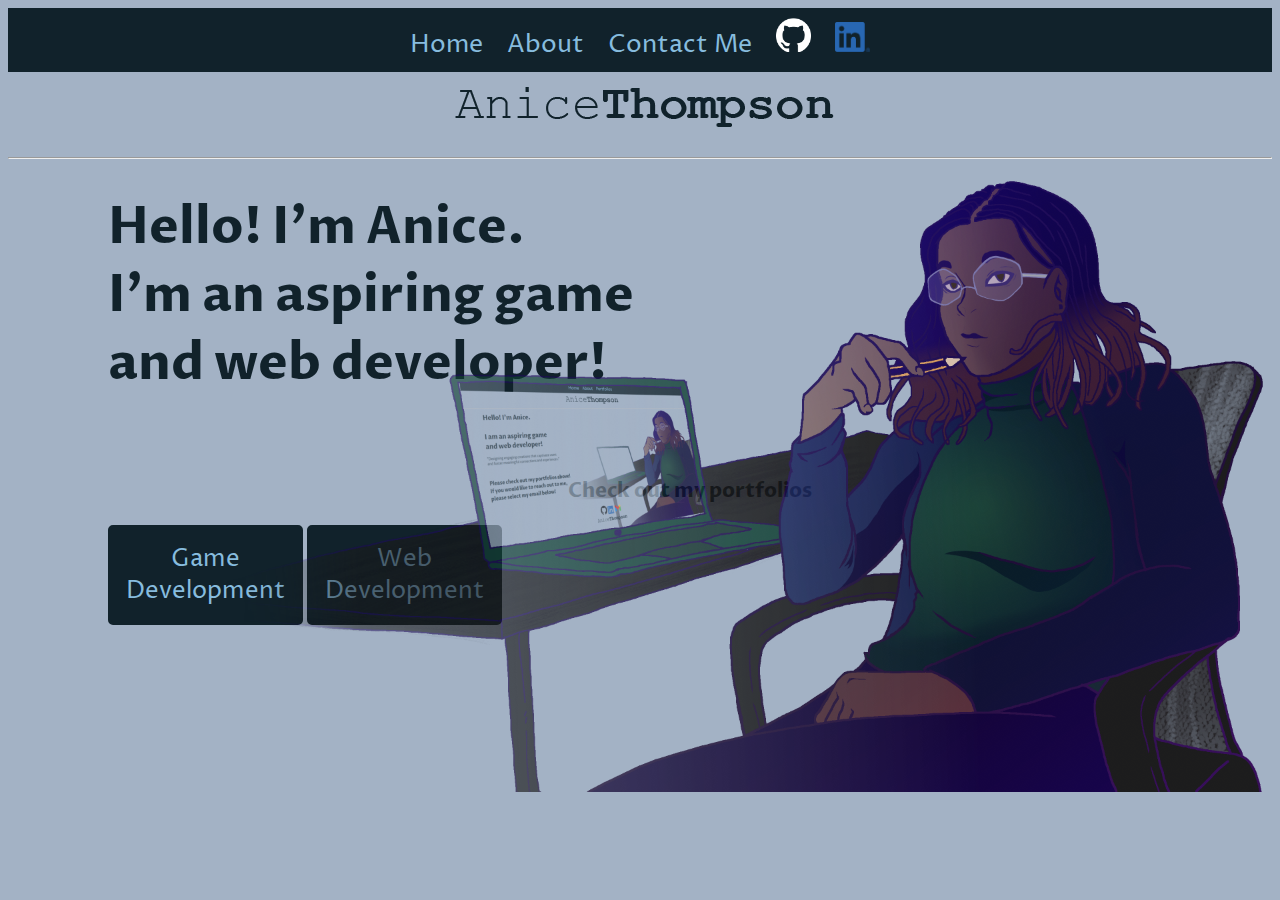
==== index.html @ d27ef902 "Update index.html" ====
<!doctype html>

<html lang="en">
  <head>
    <meta charset="utf-8" name="viewport" content="width=device-width, initial-scale=1">

    <title>AniceThompson | Home</title>

    <link rel="stylesheet" href="styles.css">

  </head>
  
  <body>
    <div class = "nav" id= "hov">
      <a href= "./index.html">Home</a>
      <a href= "./Navigation Pages/About.html">About</a>
      <a href = mailto:"thompson.k.anice@gmail.com">Contact Me</a>
      <a href ="https://github.com/AnikThom" style="text-align:right"><img src="./Images/github-mark-white.png" class="contacts"/></a>
      <a href ="https://www.linkedin.com/in/anicethompson/" style="text-align:right"><img src="./Images/LI-In-Bug.png" class="contacts"/></a>
    </div>

      <div class="centerimg"> 
        <img src="./Images/AniceThompsonLogoMark-Small-01.png" alt="AniceThompson Wordmark" style="border:none;"/>
      </div>
    <hr>
    <div class="display">
      <h1 class ="header1"> Hello! I'm Anice. <br>I'm an aspiring game <br>and web developer!</h1>
      <br>
      <p class="pclass"><b>Check out my portfolios</b></p>
      <a href= "https://anikthom.github.io/GDD-portfolio/"><button class= "btn">Game<br>Development</button></a>
      <a href= "./Navigation Pages/Websites.html"><button class= "btn">Web<br>Development</button></a>
    </div>
    <div class= "heroimg"><img src ="./Images/Me Portfolio Final2.png" alt = "Image of Me" style="height:612px;"/></div>
  </body>
  
</html>
---- styles.css ----
@import url('https://fonts.googleapis.com/css2?family=Courier+Prime:ital,wght@0,400;0,700;1,400;1,700&display=swap');
@import url('https://fonts.googleapis.com/css2?family=Proza+Libre:ital,wght@0,400;0,500;0,600;0,700;0,800;1,400;1,500;1,600;1,700;1,800&display=swap');

@media (min-width:320px)  { /* smartphones, iPhone, portrait 480x320 phones */
body{
  font-family: "Proza Libre", sans-serif;
  font-weight: 400;
  font-style: normal;
  font-size: 15px;
  color: #11222B;
  background-color: #A3B2C5;
}

a{
  text-decoration: none;
  text-align: center;
  color: #2D4654;
}

a:hover{
  color: #0d1b22;
}

.nav{
  background-color: #11222B;
  text-align: center;
}

.nav a{
  text-decoration: none;
  padding: 10px 10px;
  font-size: 15px;
  color: #87BCDE;
  display: inline-block;
  cursor: pointer;
}

#hov a:hover{
  color: #b0dcf8;
}

.centerimg{
  text-align: center;
  display: block;
}

.heroimg{
  display: none;
}

.display{
  position: relative;
  margin-left: 100px;
}

.displaycont{
  display: inline-block;
}

.contacts{
  text-align: right;
  white-space: nowrap;
  display: inline-block;
  color: white;
  width: 25px;
}

.img{
  border: #11222B solid 2px;
  box-shadow: -5px 10px 5px;
}

.imgdisplay{
  display: block;
  margin-top: 5%;
  margin-bottom: 10%;
}

.imgfloat{
  position: relative;
  width: 50%;
  margin-top: 5%;
}

.desc{
  font-size: 15px;
  position: relative;
  text-align: center;
}

.btn{
  font-family: "Proza Libre", sans-serif;
  font-weight: 400;
  font-style: normal;
  font-size: large;
  color: #87BCDE;
  background-color: #11222B;
  border: #11222B solid;
  border-radius: 5px;
  padding: 5px;
}

.btn:hover{
  background-color: #1a3747;
  border: #1a3747 solid;
  cursor: pointer;
}

.me{
    height: 5%;
    text-align:center;
}

.alignment{
  text-align: center;  
}

.header1{
font-size: 35px;
}

.header2{
text-align: center;
}

.header3{
text-align: center;
}

.pclass{
text-align: center;
}

.displaycenter{
  text-align: center;
  display: block;
}
  
}
  
@media (min-width:481px)  { /* portrait e-readers (Nook/Kindle), smaller tablets @ 600 or @ 640 wide. */ }
@media (min-width:641px)  { /* portrait tablets, portrait iPad, landscape e-readers, landscape 800x480 or 854x480 phones */ }
@media (min-width:961px)  {  /* tablet, landscape iPad, lo-res laptops ands desktops */ 
  body{
  font-family: "Proza Libre", sans-serif;
  font-weight: 400;
  font-style: normal;
  font-size: 20px;
  color: #11222B;
  background-color: #A3B2C5;
}

a{
  text-decoration: none;
  text-align: center;
  color: #2D4654;
}

a:hover{
  color: #0d1b22;
}

.nav{
  background-color: #11222B;
  text-align: center;
}

.nav a{
  text-decoration: none;
  padding: 10px 10px;
  font-size: 25px;
  color: #87BCDE;
  display: inline-block;
  cursor: pointer;
}

#hov a:hover{
  color: #b0dcf8;
}

.centerimg{
  text-align: center;
  display: block;
}

.heroimg{
  top: 20%;
  right: 0;
  position: absolute;
  display: block;
}

.display{
  position: relative;
  margin-left: 100px;
}

.displaycont{
  display: inline-block;
}

.contacts{
  text-align: right;
  white-space: nowrap;
  display: inline-block;
  color: white;
  width: 35px;
}

.img{
  border: #11222B solid 2px;
  box-shadow: -10px 15px 5px;
}

.imgdisplay{
  display: flex;
  margin-top: 5%;
  margin-bottom: 10%;
}

.imgfloat{
  display: block;
  position: relative;
  width: 50%;
  margin-left: 5%;
  margin-right: 10%;
}

.desc{
  flex-direction: column;
  font-size: 20px;
  position: relative;
  text-align: center;
}

.btn{
  font-family: "Proza Libre", sans-serif;
  font-weight: 400;
  font-style: normal;
  font-size: larger;
  color: #87BCDE;
  background-color: #11222B;
  border: #11222B solid;
  border-radius: 5px;
  padding: 15px;
}

.btn:hover{
  background-color: #1a3747;
  border: #1a3747 solid;
  cursor: pointer;
}
  
.me{
    height:450px;
  }
  
.alignment{
  text-align: center;  
}

.header1{
font-size: 50px;
}
  
.header2{
text-align: center;
}

.header3{
text-align: center;
}
  
}
@media (min-width:1025px) { /* big landscape tablets, laptops, and desktops */
  body{
  font-family: "Proza Libre", sans-serif;
  font-weight: 400;
  font-style: normal;
  font-size: 20px;
  color: #11222B;
  background-color: #A3B2C5;
}

a{
  text-decoration: none;
  text-align: center;
  color: #2D4654;
}

a:hover{
  color: #0d1b22;
}

.nav{
  background-color: #11222B;
  text-align: center;
}

.nav a{
  text-decoration: none;
  padding: 10px 10px;
  font-size: 25px;
  color: #87BCDE;
  display: inline-block;
  cursor: pointer;
}

#hov a:hover{
  color: #b0dcf8;
}

.centerimg{
  text-align: center;
  display: block;
}

.heroimg{
  top: 20%;
  right: 0;
  position: absolute;
  display: block;
}

.display{
  position: relative;
  margin-left: 100px;
}

.displaycont{
  display: inline-block;
}

.contacts{
  text-align: right;
  white-space: nowrap;
  display: inline-block;
  color: white;
  width: 35px;
}

.img{
  border: #11222B solid 2px;
  box-shadow: -10px 15px 5px;
}

.imgdisplay{
  display: flex;
  margin-top: 5%;
  margin-bottom: 10%;
}

.imgfloat{
  display: block;
  position: relative;
  width: 50%;
  margin-left: 5%;
  margin-right: 10%;
}

.desc{
  flex-direction: column;
  font-size: 20px;
  position: relative;
  text-align: center;
}

.btn{
  font-family: "Proza Libre", sans-serif;
  font-weight: 400;
  font-style: normal;
  font-size: larger;
  color: #87BCDE;
  background-color: #11222B;
  border: #11222B solid;
  border-radius: 5px;
  padding: 15px;
}

.btn:hover{
  background-color: #1a3747;
  border: #1a3747 solid;
  cursor: pointer;
}

.me{
    height:450px;
  }

.alignment{
  text-align: center;  
}

.header1{
font-size: 50px;
}

.header2{
text-align: center;
}

.header3{
text-align: center;
}
  
}
@media (min-width:1281px) {  /* hi-res laptops and desktops */ 
  body{
  font-family: "Proza Libre", sans-serif;
  font-weight: 400;
  font-style: normal;
  font-size: 20px;
  color: #11222B;
  background-color: #A3B2C5;
}

a{
  text-decoration: none;
  text-align: center;
  color: #2D4654;
}

a:hover{
  color: #0d1b22;
}

.nav{
  background-color: #11222B;
  text-align: center;
}

.nav a{
  text-decoration: none;
  padding: 10px 10px;
  font-size: 25px;
  color: #87BCDE;
  display: inline-block;
  cursor: pointer;
}

#hov a:hover{
  color: #b0dcf8;
}

.centerimg{
  text-align: center;
  display: block;
}

.heroimg{
  top: 20%;
  right: 0;
  position: absolute;
  display: block;
}

.display{
  position: relative;
  margin-left: 100px;
}

.displaycont{
  display: inline-block;
}

.contacts{
  text-align: right;
  white-space: nowrap;
  display: inline-block;
  color: white;
  width: 35px;
}

.img{
  border: #11222B solid 2px;
  box-shadow: -10px 15px 5px;
}

.imgdisplay{
  display: flex;
  margin-top: 5%;
  margin-bottom: 10%;
}

.imgfloat{
  display: block;
  position: relative;
  width: 50%;
  margin-left: 5%;
  margin-right: 10%;
}

.desc{
  flex-direction: column;
  font-size: 20px;
  position: relative;
  text-align: center;
}

.btn{
  font-family: "Proza Libre", sans-serif;
  font-weight: 400;
  font-style: normal;
  font-size: larger;
  color: #87BCDE;
  background-color: #11222B;
  border: #11222B solid;
  border-radius: 5px;
  padding: 15px;
}

.btn:hover{
  background-color: #1a3747;
  border: #1a3747 solid;
  cursor: pointer;
}

.me{
    height:450px;
  }

.alignment{
  text-align: center;  
}

.header1{
font-size: 50px;
}

.header2{
text-align: center;
}

.header3{
text-align: center;
}

}
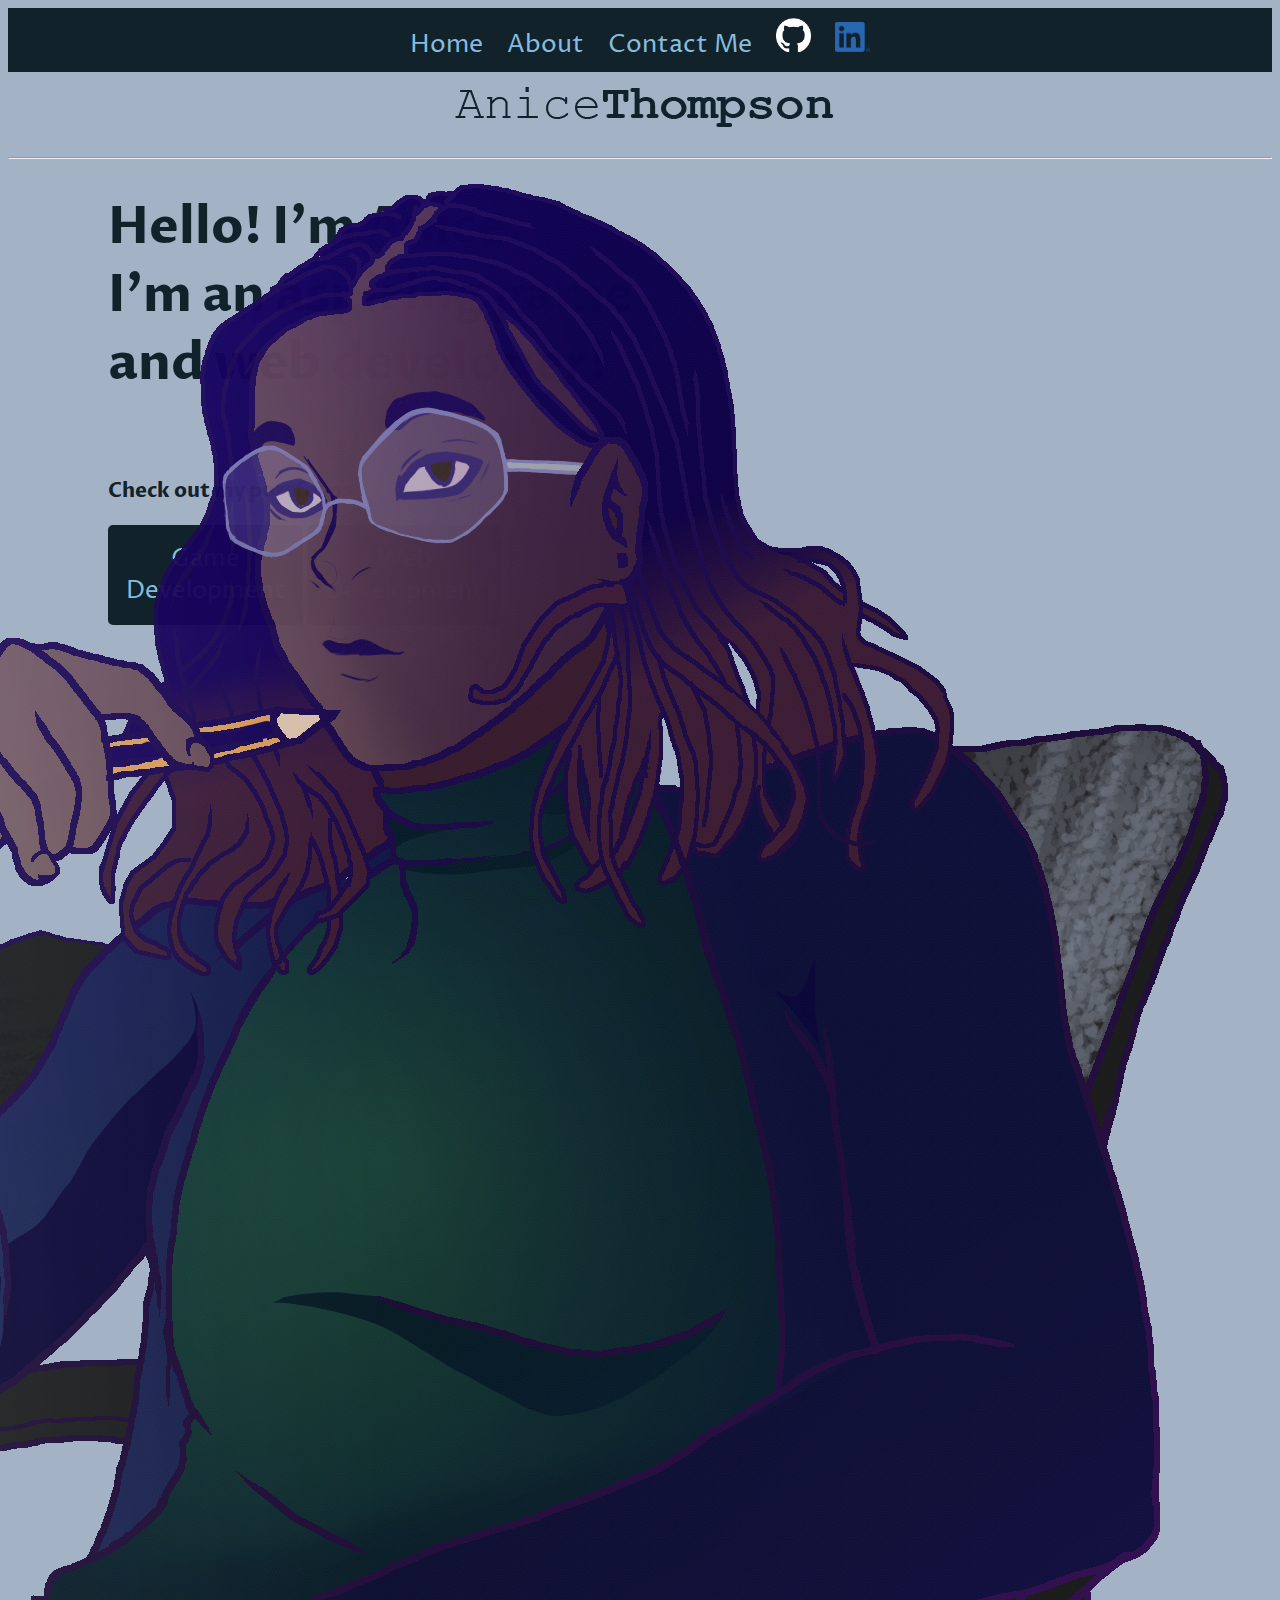
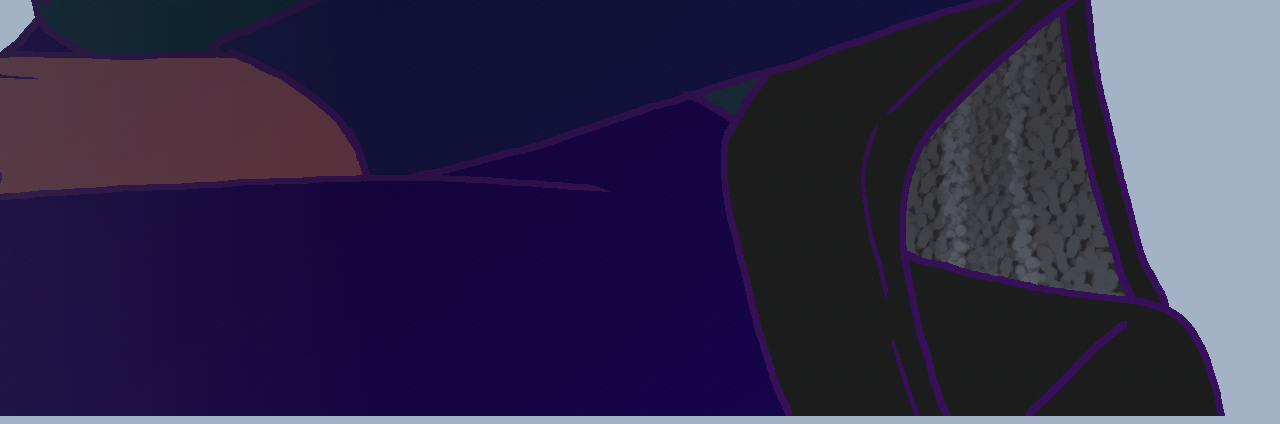
==== commit 794de8e2: "Update index.html" ====
--- a/index.html
+++ b/index.html
@@ -30,7 +30,7 @@
       <a href= "https://anikthom.github.io/GDD-portfolio/"><button class= "btn">Game<br>Development</button></a>
       <a href= "./Navigation Pages/Websites.html"><button class= "btn">Web<br>Development</button></a>
     </div>
-    <div class= "heroimg"><img src ="./Images/Me Portfolio Final2.png" alt = "Image of Me" style="height:612px;"/></div>
+    <div class= "heroimg"><img src ="./Images/Me Portfolio Final2.png" alt = "Image of Me" class="herosizing"/></div>
   </body>
   
 </html>
--- a/styles.css
+++ b/styles.css
@@ -30,145 +30,6 @@
   text-decoration: none;
   padding: 10px 10px;
   font-size: 15px;
-  color: #87BCDE;
-  display: inline-block;
-  cursor: pointer;
-}
-
-#hov a:hover{
-  color: #b0dcf8;
-}
-
-.centerimg{
-  text-align: center;
-  display: block;
-}
-
-.heroimg{
-  display: none;
-}
-
-.display{
-  position: relative;
-  margin-left: 100px;
-}
-
-.displaycont{
-  display: inline-block;
-}
-
-.contacts{
-  text-align: right;
-  white-space: nowrap;
-  display: inline-block;
-  color: white;
-  width: 25px;
-}
-
-.img{
-  border: #11222B solid 2px;
-  box-shadow: -5px 10px 5px;
-}
-
-.imgdisplay{
-  display: block;
-  margin-top: 5%;
-  margin-bottom: 10%;
-}
-
-.imgfloat{
-  position: relative;
-  width: 50%;
-  margin-top: 5%;
-}
-
-.desc{
-  font-size: 15px;
-  position: relative;
-  text-align: center;
-}
-
-.btn{
-  font-family: "Proza Libre", sans-serif;
-  font-weight: 400;
-  font-style: normal;
-  font-size: large;
-  color: #87BCDE;
-  background-color: #11222B;
-  border: #11222B solid;
-  border-radius: 5px;
-  padding: 5px;
-}
-
-.btn:hover{
-  background-color: #1a3747;
-  border: #1a3747 solid;
-  cursor: pointer;
-}
-
-.me{
-    height: 5%;
-    text-align:center;
-}
-
-.alignment{
-  text-align: center;  
-}
-
-.header1{
-font-size: 35px;
-}
-
-.header2{
-text-align: center;
-}
-
-.header3{
-text-align: center;
-}
-
-.pclass{
-text-align: center;
-}
-
-.displaycenter{
-  text-align: center;
-  display: block;
-}
-  
-}
-  
-@media (min-width:481px)  { /* portrait e-readers (Nook/Kindle), smaller tablets @ 600 or @ 640 wide. */ }
-@media (min-width:641px)  { /* portrait tablets, portrait iPad, landscape e-readers, landscape 800x480 or 854x480 phones */ }
-@media (min-width:961px)  {  /* tablet, landscape iPad, lo-res laptops ands desktops */ 
-  body{
-  font-family: "Proza Libre", sans-serif;
-  font-weight: 400;
-  font-style: normal;
-  font-size: 20px;
-  color: #11222B;
-  background-color: #A3B2C5;
-}
-
-a{
-  text-decoration: none;
-  text-align: center;
-  color: #2D4654;
-}
-
-a:hover{
-  color: #0d1b22;
-}
-
-.nav{
-  background-color: #11222B;
-  text-align: center;
-}
-
-.nav a{
-  text-decoration: none;
-  padding: 10px 10px;
-  font-size: 25px;
   color: #87BCDE;
   display: inline-block;
   cursor: pointer;
@@ -204,6 +65,150 @@
   white-space: nowrap;
   display: inline-block;
   color: white;
+  width: 25px;
+}
+
+.img{
+  border: #11222B solid 2px;
+  box-shadow: -5px 10px 5px;
+}
+
+.imgdisplay{
+  display: block;
+  margin-top: 5%;
+  margin-bottom: 10%;
+}
+
+.imgfloat{
+  position: relative;
+  width: 75%;
+  margin-top: 5%;
+}
+
+.desc{
+  font-size: 15px;
+  position: relative;
+  text-align: center;
+}
+
+.btn{
+  font-family: "Proza Libre", sans-serif;
+  font-weight: 400;
+  font-style: normal;
+  font-size: large;
+  color: #87BCDE;
+  background-color: #11222B;
+  border: #11222B solid;
+  border-radius: 5px;
+  padding: 5px;
+}
+
+.btn:hover{
+  background-color: #1a3747;
+  border: #1a3747 solid;
+  cursor: pointer;
+}
+
+.me{
+    height: 5%;
+    text-align:center;
+}
+
+.alignment{
+  text-align: center;  
+}
+
+.header1{
+font-size: 35px;
+}
+
+.header2{
+text-align: center;
+}
+
+.header3{
+text-align: center;
+}
+
+.pclass{
+text-align: center;
+}
+
+.displaycenter{
+  text-align: center;
+  display: block;
+}
+  
+}
+  
+@media (min-width:481px)  { /* portrait e-readers (Nook/Kindle), smaller tablets @ 600 or @ 640 wide. */ }
+@media (min-width:641px)  { /* portrait tablets, portrait iPad, landscape e-readers, landscape 800x480 or 854x480 phones */ }
+
+@media (min-width:961px)  {  /* tablet, landscape iPad, lo-res laptops ands desktops */ 
+body{
+  font-family: "Proza Libre", sans-serif;
+  font-weight: 400;
+  font-style: normal;
+  font-size: 20px;
+  color: #11222B;
+  background-color: #A3B2C5;
+}
+
+a{
+  text-decoration: none;
+  text-align: center;
+  color: #2D4654;
+}
+
+a:hover{
+  color: #0d1b22;
+}
+
+.nav{
+  background-color: #11222B;
+  text-align: center;
+}
+
+.nav a{
+  text-decoration: none;
+  padding: 10px 10px;
+  font-size: 25px;
+  color: #87BCDE;
+  display: inline-block;
+  cursor: pointer;
+}
+
+#hov a:hover{
+  color: #b0dcf8;
+}
+
+.centerimg{
+  text-align: center;
+  display: block;
+}
+
+.heroimg{
+  top: 20%;
+  right: 0;
+  position: absolute;
+  display: block;
+  height: 612px;
+}
+
+.display{
+  position: relative;
+  margin-left: 100px;
+}
+
+.displaycont{
+  display: inline-block;
+}
+
+.contacts{
+  text-align: right;
+  white-space: nowrap;
+  display: inline-block;
+  color: white;
   width: 35px;
 }
 
@@ -250,11 +255,11 @@
   border: #1a3747 solid;
   cursor: pointer;
 }
-  
+
 .me{
     height:450px;
   }
-  
+
 .alignment{
   text-align: center;  
 }
@@ -262,13 +267,21 @@
 .header1{
 font-size: 50px;
 }
-  
+
 .header2{
 text-align: center;
 }
 
 .header3{
 text-align: center;
+}
+
+.pclass{
+text-align: left;
+}
+
+.displaycenter{
+  
 }
   
 }
@@ -320,6 +333,7 @@
   right: 0;
   position: absolute;
   display: block;
+  height: 612px;
 }
 
 .display{
@@ -402,6 +416,14 @@
 .header3{
 text-align: center;
 }
+
+.pclass{
+text-align: left;
+}
+
+.displaycenter{
+  
+}
   
 }
 @media (min-width:1281px) {  /* hi-res laptops and desktops */ 
@@ -452,6 +474,7 @@
   right: 0;
   position: absolute;
   display: block;
+  height: 612px;
 }
 
 .display{
@@ -535,4 +558,12 @@
 text-align: center;
 }
 
-}
+.pclass{
+text-align: left;
+}
+
+.displaycenter{
+  
+}
+
+}
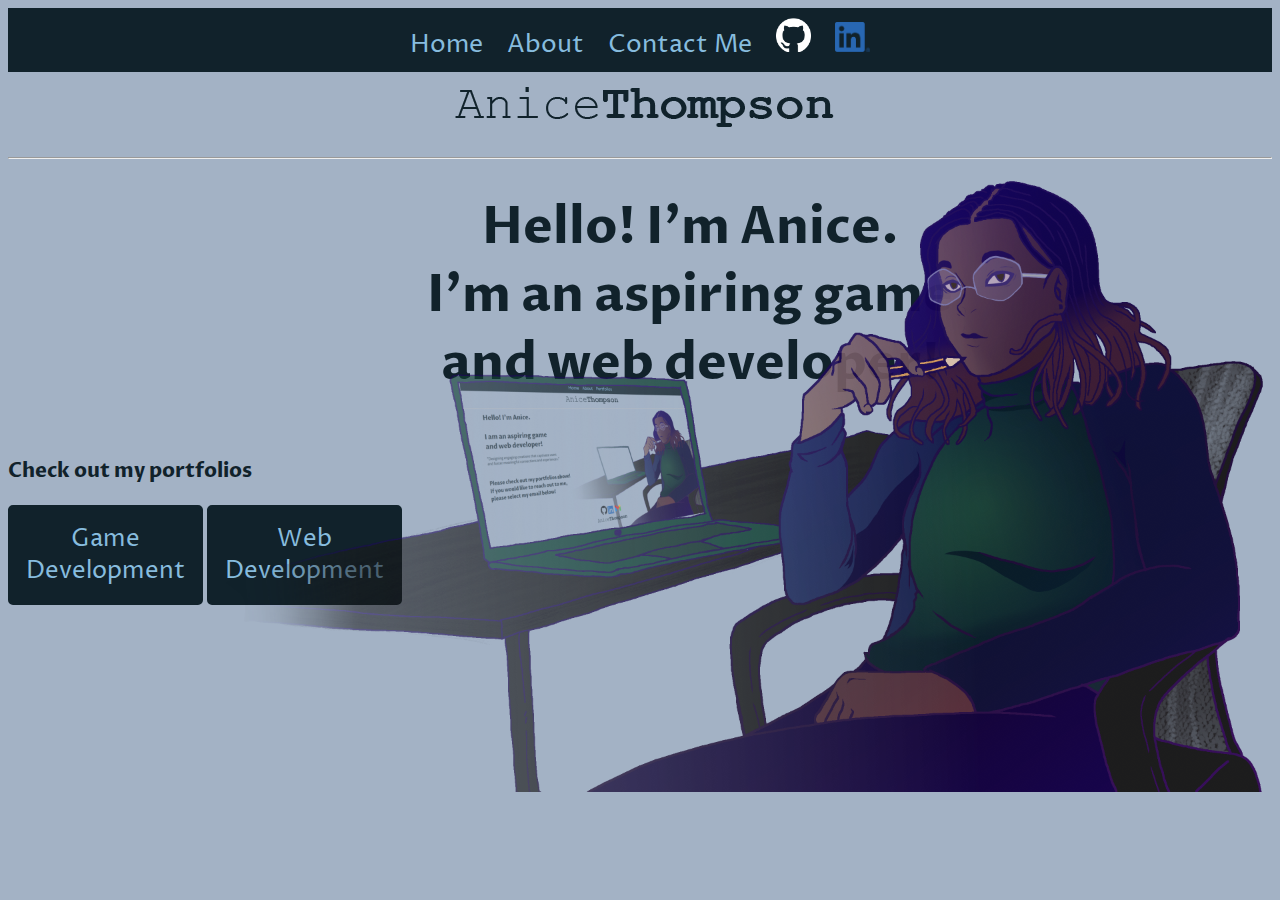
==== commit ddafe9d3: "Update index.html" ====
--- a/index.html
+++ b/index.html
@@ -26,11 +26,14 @@
     <div class="display">
       <h1 class ="header1"> Hello! I'm Anice. <br>I'm an aspiring game <br>and web developer!</h1>
       <br>
+    </div>
+      <div class= "heroimg"><img src ="./Images/Me Portfolio Final2.png" alt = "Image of Me" class="herosizing"/></div>
+    <div class="display>  
       <p class="pclass"><b>Check out my portfolios</b></p>
       <a href= "https://anikthom.github.io/GDD-portfolio/"><button class= "btn">Game<br>Development</button></a>
       <a href= "./Navigation Pages/Websites.html"><button class= "btn">Web<br>Development</button></a>
     </div>
-    <div class= "heroimg"><img src ="./Images/Me Portfolio Final2.png" alt = "Image of Me" class="herosizing"/></div>
+    
   </body>
   
 </html>
--- a/styles.css
+++ b/styles.css
@@ -50,10 +50,15 @@
   position: absolute;
   display: block;
 }
+  
+.herosizing{
+  height:306px;
+  opacity: 50%;
+}
 
 .display{
   position: relative;
-  margin-left: 100px;
+  text-align: center;
 }
 
 .displaycont{
@@ -82,6 +87,12 @@
 .imgfloat{
   position: relative;
   width: 75%;
+  margin-top: 5%;
+}
+
+.mefloat{
+  position: relative;
+  width: 50%;
   margin-top: 5%;
 }
 
@@ -195,6 +206,11 @@
   height: 612px;
 }
 
+.herosizing{
+  height:612px;
+  opacity:100%;
+}
+
 .display{
   position: relative;
   margin-left: 100px;
@@ -229,6 +245,16 @@
   width: 50%;
   margin-left: 5%;
   margin-right: 10%;
+  margin-top: 0%;
+}
+
+.mefloat{
+  display: block;
+  position: relative;
+  width: 50%;
+  margin-left: 5%;
+  margin-right: 10%;
+  margin-top: 0%;
 }
 
 .desc{
@@ -336,6 +362,11 @@
   height: 612px;
 }
 
+.herosizing{
+  height:612px;
+  opacity:100%;
+}
+
 .display{
   position: relative;
   margin-left: 100px;
@@ -370,6 +401,16 @@
   width: 50%;
   margin-left: 5%;
   margin-right: 10%;
+  margin-top: 0%;
+}
+
+.mefloat{
+  display: block;
+  position: relative;
+  width: 50%;
+  margin-left: 5%;
+  margin-right: 10%;
+  margin-top: 0%;
 }
 
 .desc{
@@ -477,6 +518,11 @@
   height: 612px;
 }
 
+.herosizing{
+  height:612px;
+  opacity:100%;
+}
+
 .display{
   position: relative;
   margin-left: 100px;
@@ -511,6 +557,16 @@
   width: 50%;
   margin-left: 5%;
   margin-right: 10%;
+  margin-top: 0%;
+}
+
+.mefloat{
+  display: block;
+  position: relative;
+  width: 50%;
+  margin-left: 5%;
+  margin-right: 10%;
+  margin-top: 0%;
 }
 
 .desc{
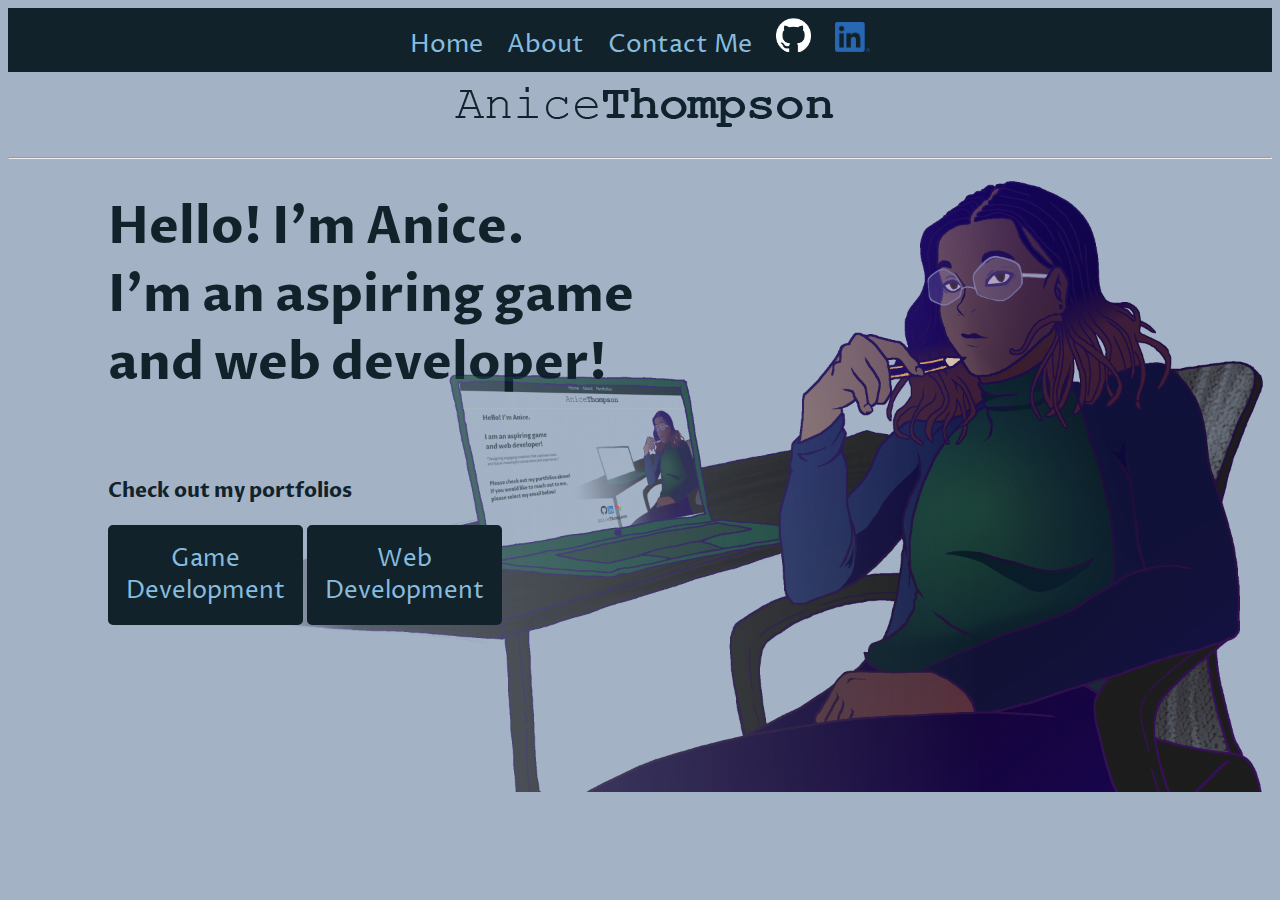
==== commit 4c6df305: "Update index.html" ====
--- a/index.html
+++ b/index.html
@@ -28,7 +28,7 @@
       <br>
     </div>
       <div class= "heroimg"><img src ="./Images/Me Portfolio Final2.png" alt = "Image of Me" class="herosizing"/></div>
-    <div class="display>  
+    <div class= "display">  
       <p class="pclass"><b>Check out my portfolios</b></p>
       <a href= "https://anikthom.github.io/GDD-portfolio/"><button class= "btn">Game<br>Development</button></a>
       <a href= "./Navigation Pages/Websites.html"><button class= "btn">Web<br>Development</button></a>
--- a/styles.css
+++ b/styles.css
@@ -30,6 +30,160 @@
   text-decoration: none;
   padding: 10px 10px;
   font-size: 15px;
+  color: #87BCDE;
+  display: inline-block;
+  cursor: pointer;
+}
+
+#hov a:hover{
+  color: #b0dcf8;
+}
+
+.centerimg{
+  text-align: center;
+  display: block;
+}
+
+.heroimg{
+  top: 20%;
+  right: 0;
+  position: relative;
+  display: block;
+}
+  
+.herosizing{
+  height:306px;
+  opacity: 100%;
+}
+
+.display{
+  position: relative;
+  text-align: center;
+}
+
+.displaycont{
+  display: inline-block;
+}
+
+.contacts{
+  text-align: right;
+  white-space: nowrap;
+  display: inline-block;
+  color: white;
+  width: 25px;
+}
+
+.img{
+  border: #11222B solid 2px;
+  box-shadow: -5px 10px 5px;
+}
+
+.imgdisplay{
+  display: block;
+  margin-top: 5%;
+  margin-bottom: 10%;
+}
+
+.imgfloat{
+  position: relative;
+  width: 75%;
+  margin-top: 5%;
+}
+
+.mefloat{
+  position: relative;
+  width: 50%;
+  margin-top: 5%;
+}
+
+.desc{
+  font-size: 15px;
+  position: relative;
+  text-align: center;
+}
+
+.btn{
+  font-family: "Proza Libre", sans-serif;
+  font-weight: 400;
+  font-style: normal;
+  font-size: large;
+  color: #87BCDE;
+  background-color: #11222B;
+  border: #11222B solid;
+  border-radius: 5px;
+  padding: 5px;
+}
+
+.btn:hover{
+  background-color: #1a3747;
+  border: #1a3747 solid;
+  cursor: pointer;
+}
+
+.me{
+    height: 5%;
+    text-align:center;
+}
+
+.alignment{
+  text-align: center;  
+}
+
+.header1{
+font-size: 35px;
+}
+
+.header2{
+text-align: center;
+}
+
+.header3{
+text-align: center;
+}
+
+.pclass{
+text-align: center;
+}
+
+.displaycenter{
+  text-align: center;
+  display: block;
+}
+  
+}
+  
+@media (min-width:481px)  { /* portrait e-readers (Nook/Kindle), smaller tablets @ 600 or @ 640 wide. */ }
+@media (min-width:641px)  { /* portrait tablets, portrait iPad, landscape e-readers, landscape 800x480 or 854x480 phones */ }
+
+@media (min-width:961px)  {  /* tablet, landscape iPad, lo-res laptops ands desktops */ 
+body{
+  font-family: "Proza Libre", sans-serif;
+  font-weight: 400;
+  font-style: normal;
+  font-size: 20px;
+  color: #11222B;
+  background-color: #A3B2C5;
+}
+
+a{
+  text-decoration: none;
+  text-align: center;
+  color: #2D4654;
+}
+
+a:hover{
+  color: #0d1b22;
+}
+
+.nav{
+  background-color: #11222B;
+  text-align: center;
+}
+
+.nav a{
+  text-decoration: none;
+  padding: 10px 10px;
+  font-size: 25px;
   color: #87BCDE;
   display: inline-block;
   cursor: pointer;
@@ -49,16 +203,18 @@
   right: 0;
   position: absolute;
   display: block;
-}
-  
+  height: 612px;
+}
+
 .herosizing{
-  height:306px;
-  opacity: 50%;
+  height:612px;
+  opacity:100%;
 }
 
 .display{
   position: relative;
-  text-align: center;
+  margin-left: 100px;
+  text-align: left;
 }
 
 .displaycont{
@@ -70,34 +226,41 @@
   white-space: nowrap;
   display: inline-block;
   color: white;
-  width: 25px;
+  width: 35px;
 }
 
 .img{
   border: #11222B solid 2px;
-  box-shadow: -5px 10px 5px;
+  box-shadow: -10px 15px 5px;
 }
 
 .imgdisplay{
-  display: block;
+  display: flex;
   margin-top: 5%;
   margin-bottom: 10%;
 }
 
 .imgfloat{
-  position: relative;
-  width: 75%;
-  margin-top: 5%;
+  display: block;
+  position: relative;
+  width: 50%;
+  margin-left: 5%;
+  margin-right: 10%;
+  margin-top: 0%;
 }
 
 .mefloat{
+  display: block;
   position: relative;
   width: 50%;
-  margin-top: 5%;
+  margin-left: 5%;
+  margin-right: 10%;
+  margin-top: 0%;
 }
 
 .desc{
-  font-size: 15px;
+  flex-direction: column;
+  font-size: 20px;
   position: relative;
   text-align: center;
 }
@@ -106,12 +269,12 @@
   font-family: "Proza Libre", sans-serif;
   font-weight: 400;
   font-style: normal;
-  font-size: large;
+  font-size: larger;
   color: #87BCDE;
   background-color: #11222B;
   border: #11222B solid;
   border-radius: 5px;
-  padding: 5px;
+  padding: 15px;
 }
 
 .btn:hover{
@@ -121,16 +284,15 @@
 }
 
 .me{
-    height: 5%;
-    text-align:center;
-}
+    height:450px;
+  }
 
 .alignment{
   text-align: center;  
 }
 
 .header1{
-font-size: 35px;
+font-size: 50px;
 }
 
 .header2{
@@ -142,21 +304,16 @@
 }
 
 .pclass{
-text-align: center;
+text-align: left;
 }
 
 .displaycenter{
-  text-align: center;
-  display: block;
-}
-  
-}
-  
-@media (min-width:481px)  { /* portrait e-readers (Nook/Kindle), smaller tablets @ 600 or @ 640 wide. */ }
-@media (min-width:641px)  { /* portrait tablets, portrait iPad, landscape e-readers, landscape 800x480 or 854x480 phones */ }
-
-@media (min-width:961px)  {  /* tablet, landscape iPad, lo-res laptops ands desktops */ 
-body{
+  
+}
+  
+}
+@media (min-width:1025px) { /* big landscape tablets, laptops, and desktops */
+  body{
   font-family: "Proza Libre", sans-serif;
   font-weight: 400;
   font-style: normal;
@@ -214,6 +371,7 @@
 .display{
   position: relative;
   margin-left: 100px;
+  text-align: left;
 }
 
 .displaycont{
@@ -311,8 +469,8 @@
 }
   
 }
-@media (min-width:1025px) { /* big landscape tablets, laptops, and desktops */
-  body{
+@media (min-width:1281px) {  /* hi-res laptops and desktops */ 
+body{
   font-family: "Proza Libre", sans-serif;
   font-weight: 400;
   font-style: normal;
@@ -370,6 +528,7 @@
 .display{
   position: relative;
   margin-left: 100px;
+  text-align: left;
 }
 
 .displaycont{
@@ -465,161 +624,5 @@
 .displaycenter{
   
 }
-  
-}
-@media (min-width:1281px) {  /* hi-res laptops and desktops */ 
-  body{
-  font-family: "Proza Libre", sans-serif;
-  font-weight: 400;
-  font-style: normal;
-  font-size: 20px;
-  color: #11222B;
-  background-color: #A3B2C5;
-}
-
-a{
-  text-decoration: none;
-  text-align: center;
-  color: #2D4654;
-}
-
-a:hover{
-  color: #0d1b22;
-}
-
-.nav{
-  background-color: #11222B;
-  text-align: center;
-}
-
-.nav a{
-  text-decoration: none;
-  padding: 10px 10px;
-  font-size: 25px;
-  color: #87BCDE;
-  display: inline-block;
-  cursor: pointer;
-}
-
-#hov a:hover{
-  color: #b0dcf8;
-}
-
-.centerimg{
-  text-align: center;
-  display: block;
-}
-
-.heroimg{
-  top: 20%;
-  right: 0;
-  position: absolute;
-  display: block;
-  height: 612px;
-}
-
-.herosizing{
-  height:612px;
-  opacity:100%;
-}
-
-.display{
-  position: relative;
-  margin-left: 100px;
-}
-
-.displaycont{
-  display: inline-block;
-}
-
-.contacts{
-  text-align: right;
-  white-space: nowrap;
-  display: inline-block;
-  color: white;
-  width: 35px;
-}
-
-.img{
-  border: #11222B solid 2px;
-  box-shadow: -10px 15px 5px;
-}
-
-.imgdisplay{
-  display: flex;
-  margin-top: 5%;
-  margin-bottom: 10%;
-}
-
-.imgfloat{
-  display: block;
-  position: relative;
-  width: 50%;
-  margin-left: 5%;
-  margin-right: 10%;
-  margin-top: 0%;
-}
-
-.mefloat{
-  display: block;
-  position: relative;
-  width: 50%;
-  margin-left: 5%;
-  margin-right: 10%;
-  margin-top: 0%;
-}
-
-.desc{
-  flex-direction: column;
-  font-size: 20px;
-  position: relative;
-  text-align: center;
-}
-
-.btn{
-  font-family: "Proza Libre", sans-serif;
-  font-weight: 400;
-  font-style: normal;
-  font-size: larger;
-  color: #87BCDE;
-  background-color: #11222B;
-  border: #11222B solid;
-  border-radius: 5px;
-  padding: 15px;
-}
-
-.btn:hover{
-  background-color: #1a3747;
-  border: #1a3747 solid;
-  cursor: pointer;
-}
-
-.me{
-    height:450px;
-  }
-
-.alignment{
-  text-align: center;  
-}
-
-.header1{
-font-size: 50px;
-}
-
-.header2{
-text-align: center;
-}
-
-.header3{
-text-align: center;
-}
-
-.pclass{
-text-align: left;
-}
-
-.displaycenter{
-  
-}
-
-}
+
+}
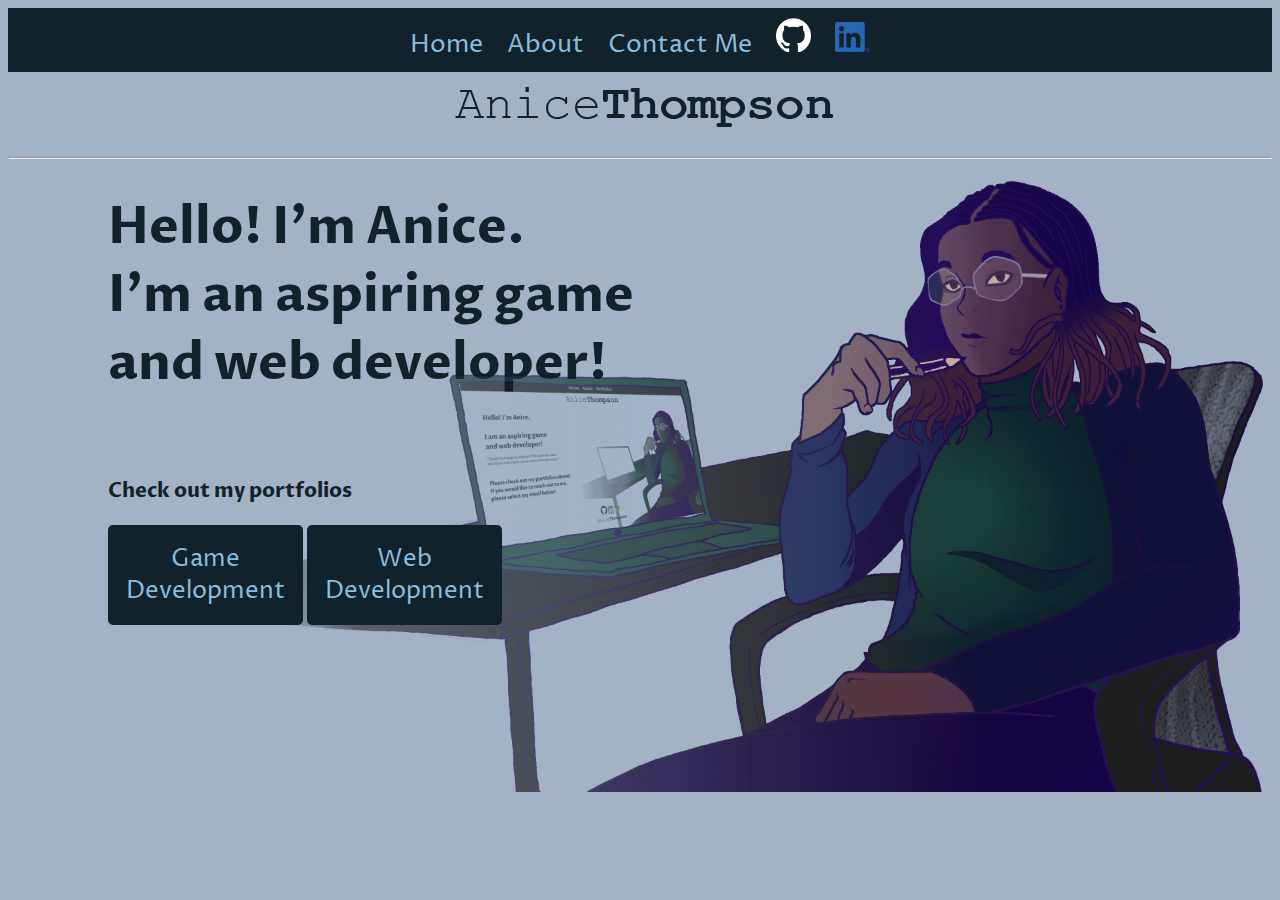
==== commit aa056847: "Update index.html" ====
--- a/index.html
+++ b/index.html
@@ -27,7 +27,9 @@
       <h1 class ="header1"> Hello! I'm Anice. <br>I'm an aspiring game <br>and web developer!</h1>
       <br>
     </div>
+    <div class ="displaycenter">
       <div class= "heroimg"><img src ="./Images/Me Portfolio Final2.png" alt = "Image of Me" class="herosizing"/></div>
+    </div>
     <div class= "display">  
       <p class="pclass"><b>Check out my portfolios</b></p>
       <a href= "https://anikthom.github.io/GDD-portfolio/"><button class= "btn">Game<br>Development</button></a>
--- a/styles.css
+++ b/styles.css
@@ -296,11 +296,11 @@
 }
 
 .header2{
-text-align: center;
+text-align: left;
 }
 
 .header3{
-text-align: center;
+text-align: left;
 }
 
 .pclass{
@@ -453,11 +453,11 @@
 }
 
 .header2{
-text-align: center;
+text-align: left;
 }
 
 .header3{
-text-align: center;
+text-align: left;
 }
 
 .pclass{
@@ -610,11 +610,11 @@
 }
 
 .header2{
-text-align: center;
+text-align: left;
 }
 
 .header3{
-text-align: center;
+text-align: left;
 }
 
 .pclass{
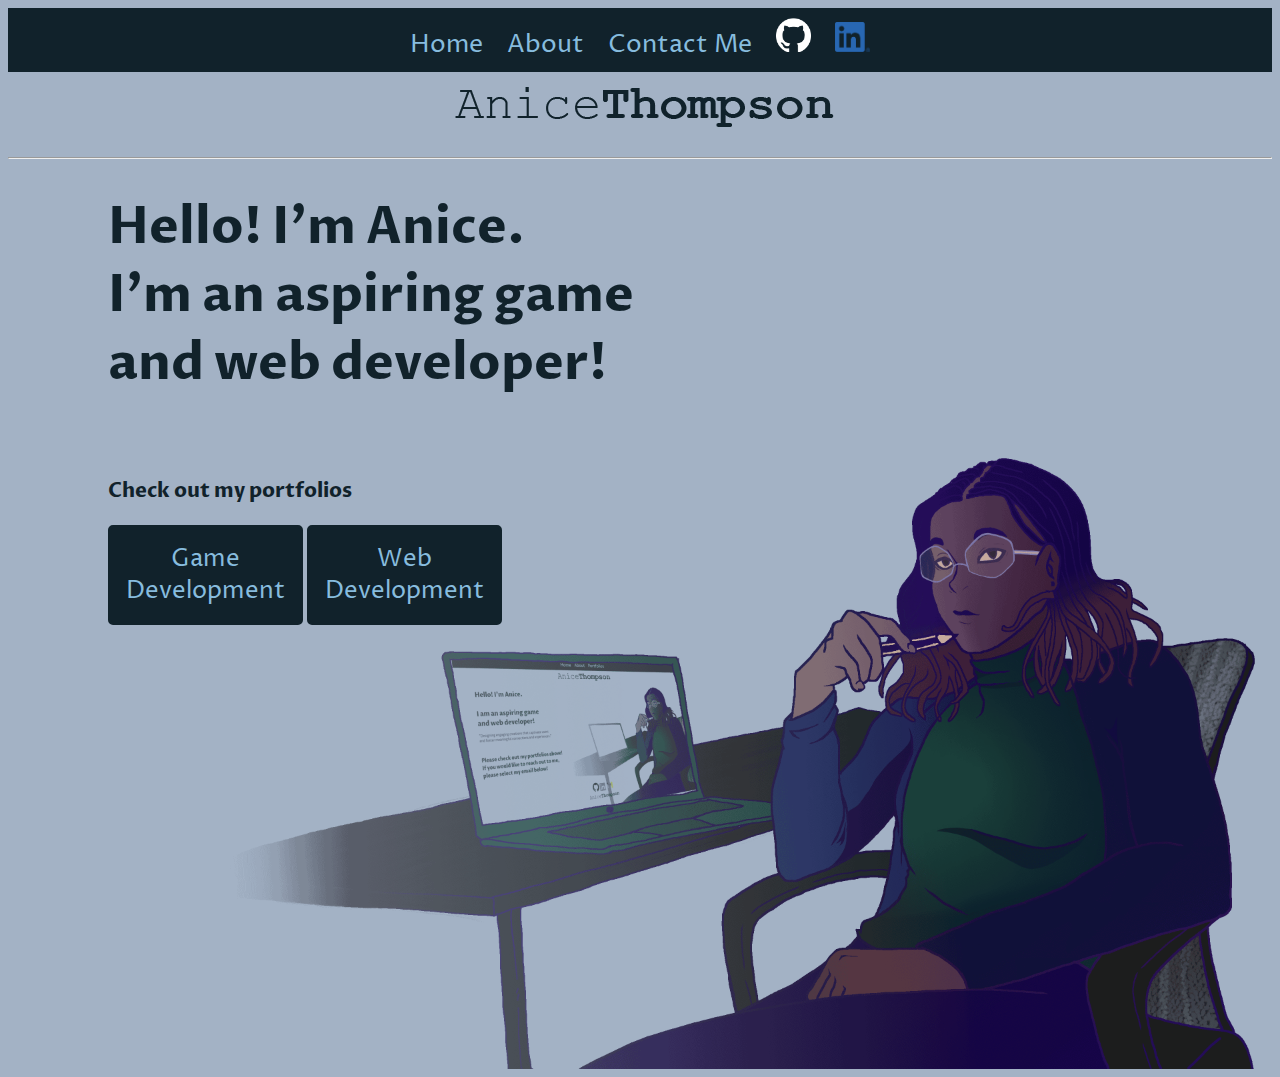
==== commit a4e950dc: "Update index.html" ====
--- a/index.html
+++ b/index.html
@@ -27,7 +27,7 @@
       <h1 class ="header1"> Hello! I'm Anice. <br>I'm an aspiring game <br>and web developer!</h1>
       <br>
     </div>
-    <div class ="displaycenter">
+    <div class ="display displaycenter">
       <div class= "heroimg"><img src ="./Images/Me Portfolio Final2.png" alt = "Image of Me" class="herosizing"/></div>
     </div>
     <div class= "display">  
--- a/styles.css
+++ b/styles.css
@@ -52,7 +52,7 @@
 }
   
 .herosizing{
-  height:306px;
+  height: 250px;
   opacity: 100%;
 }
 
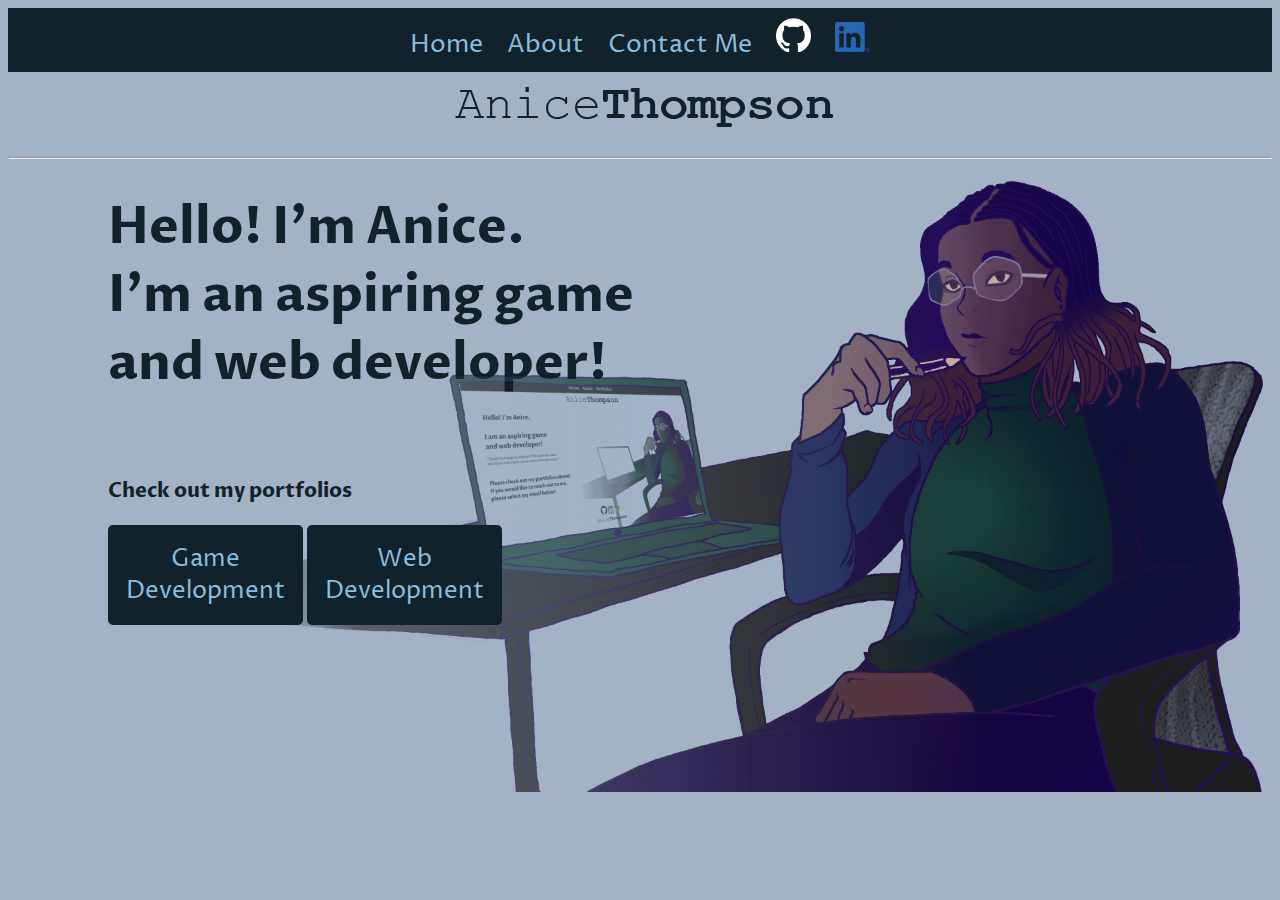
==== commit ac2c0473: "Update index.html" ====
--- a/index.html
+++ b/index.html
@@ -27,7 +27,7 @@
       <h1 class ="header1"> Hello! I'm Anice. <br>I'm an aspiring game <br>and web developer!</h1>
       <br>
     </div>
-    <div class ="display displaycenter">
+    <div class ="displaycenter">
       <div class= "heroimg"><img src ="./Images/Me Portfolio Final2.png" alt = "Image of Me" class="herosizing"/></div>
     </div>
     <div class= "display">  
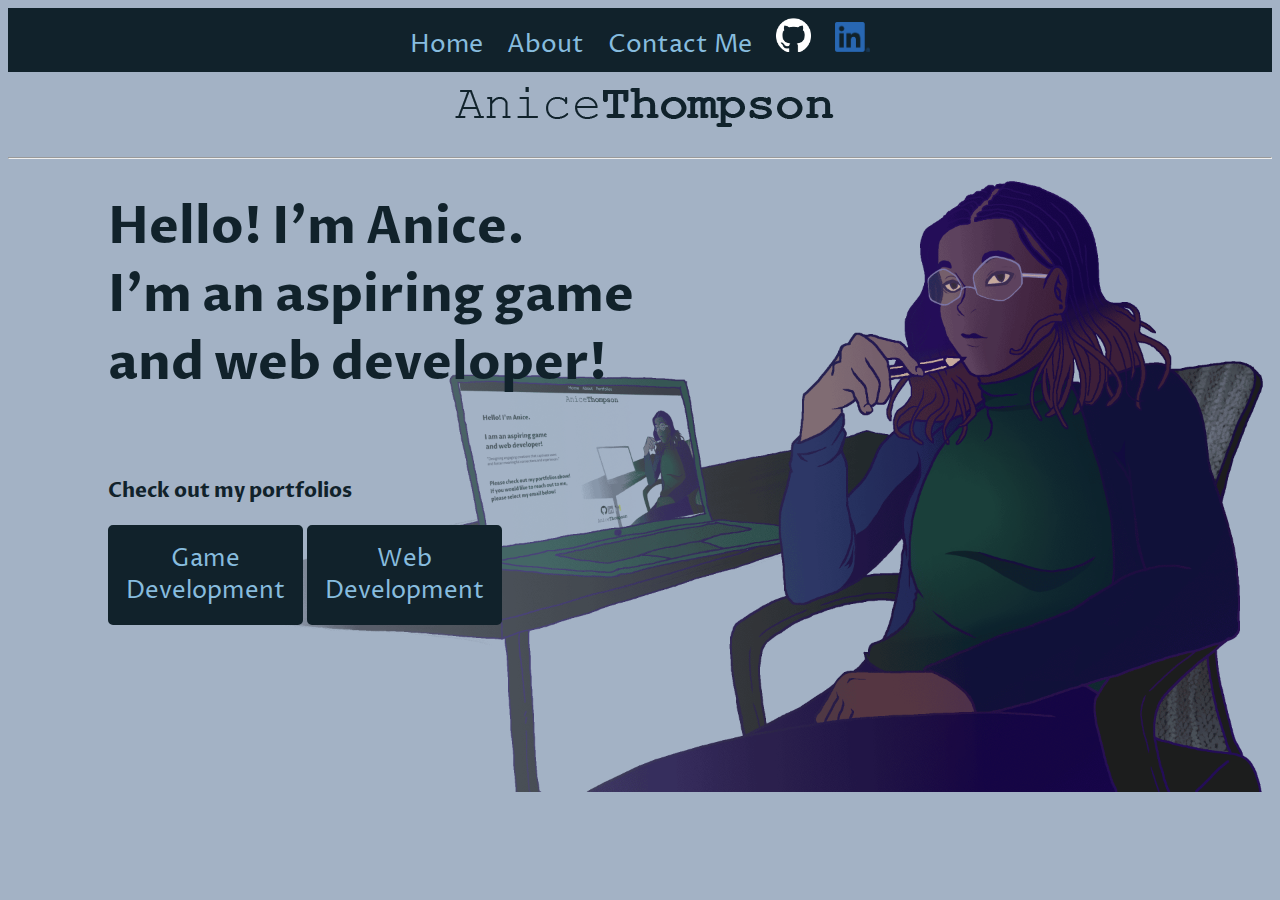
==== commit c5a960e8: "Update index.html" ====
--- a/index.html
+++ b/index.html
@@ -28,7 +28,7 @@
       <br>
     </div>
     <div class ="displaycenter">
-      <div class= "heroimg"><img src ="./Images/Me Portfolio Final2.png" alt = "Image of Me" class="herosizing"/></div>
+      <div class= "heroimg" style="z-index:-2;"><img src ="./Images/Me Portfolio Final2.png" alt = "Image of Me" class="herosizing"/></div>
     </div>
     <div class= "display">  
       <p class="pclass"><b>Check out my portfolios</b></p>
